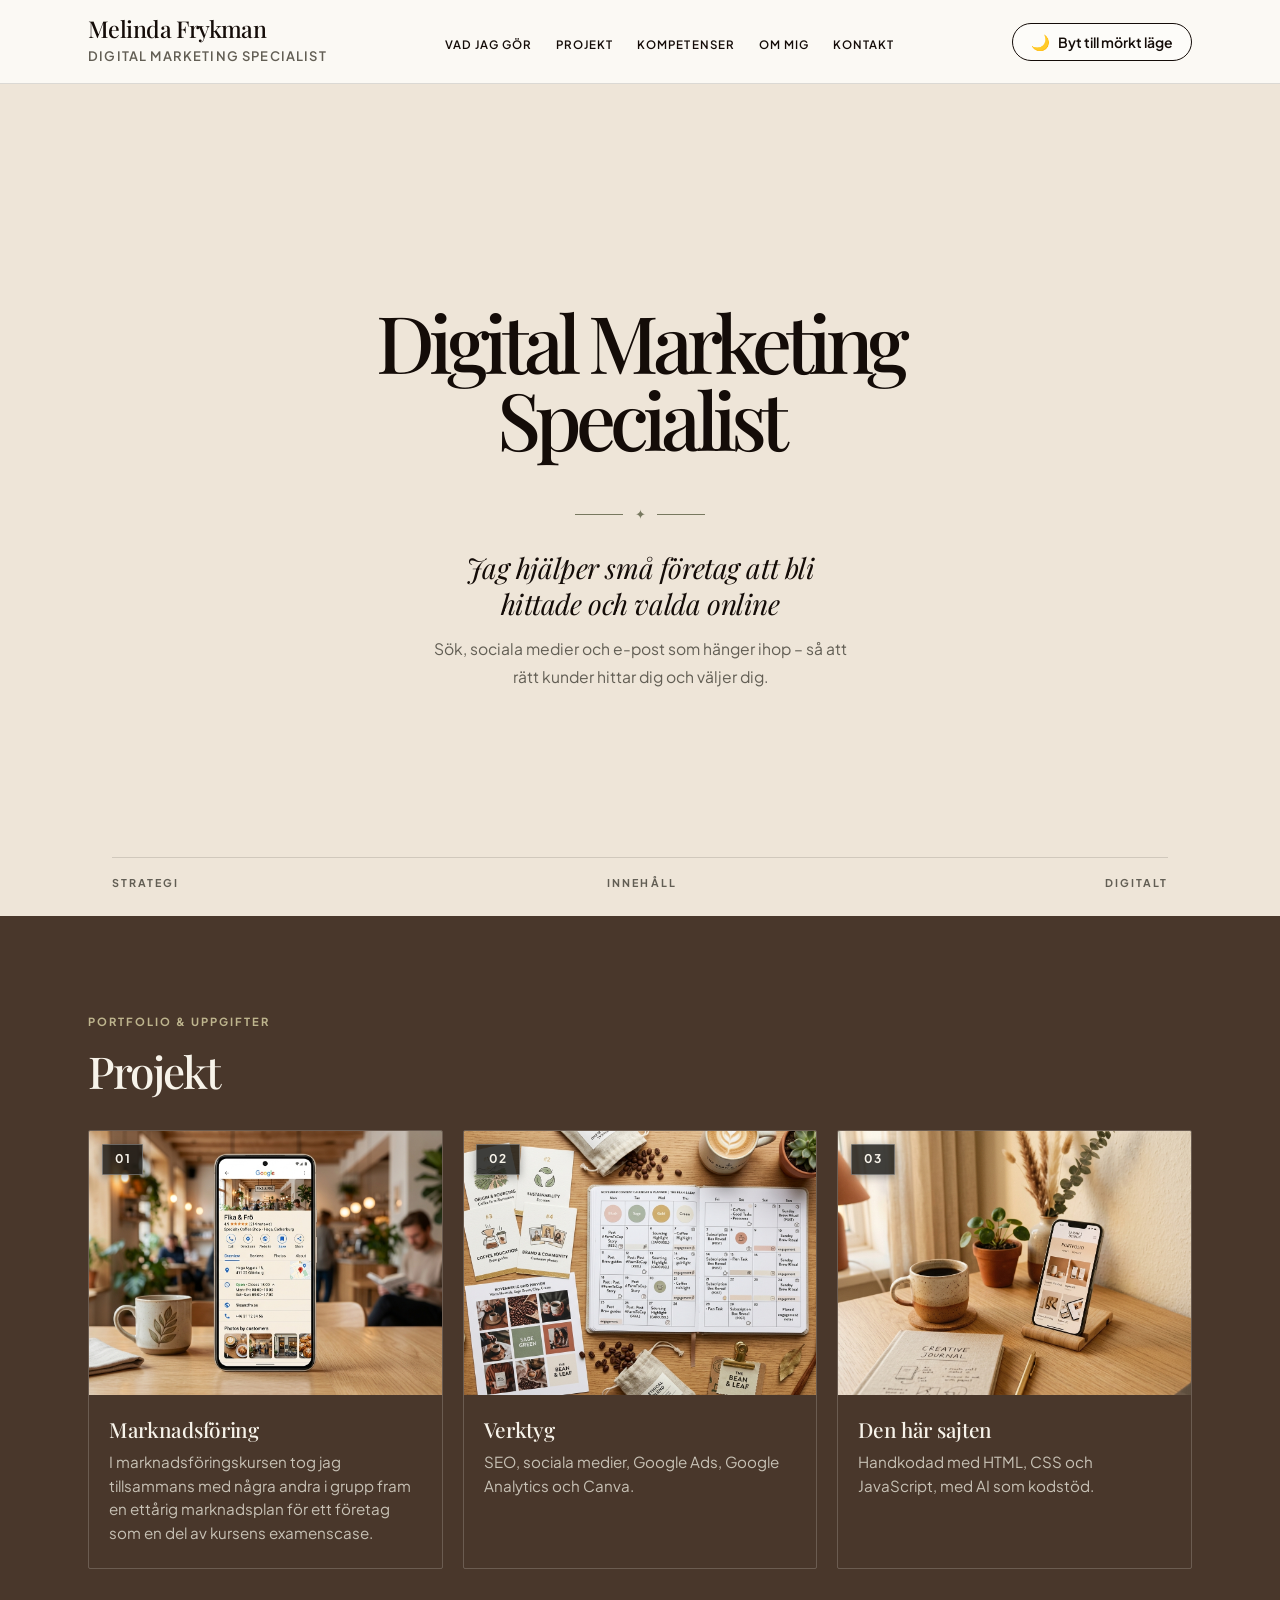
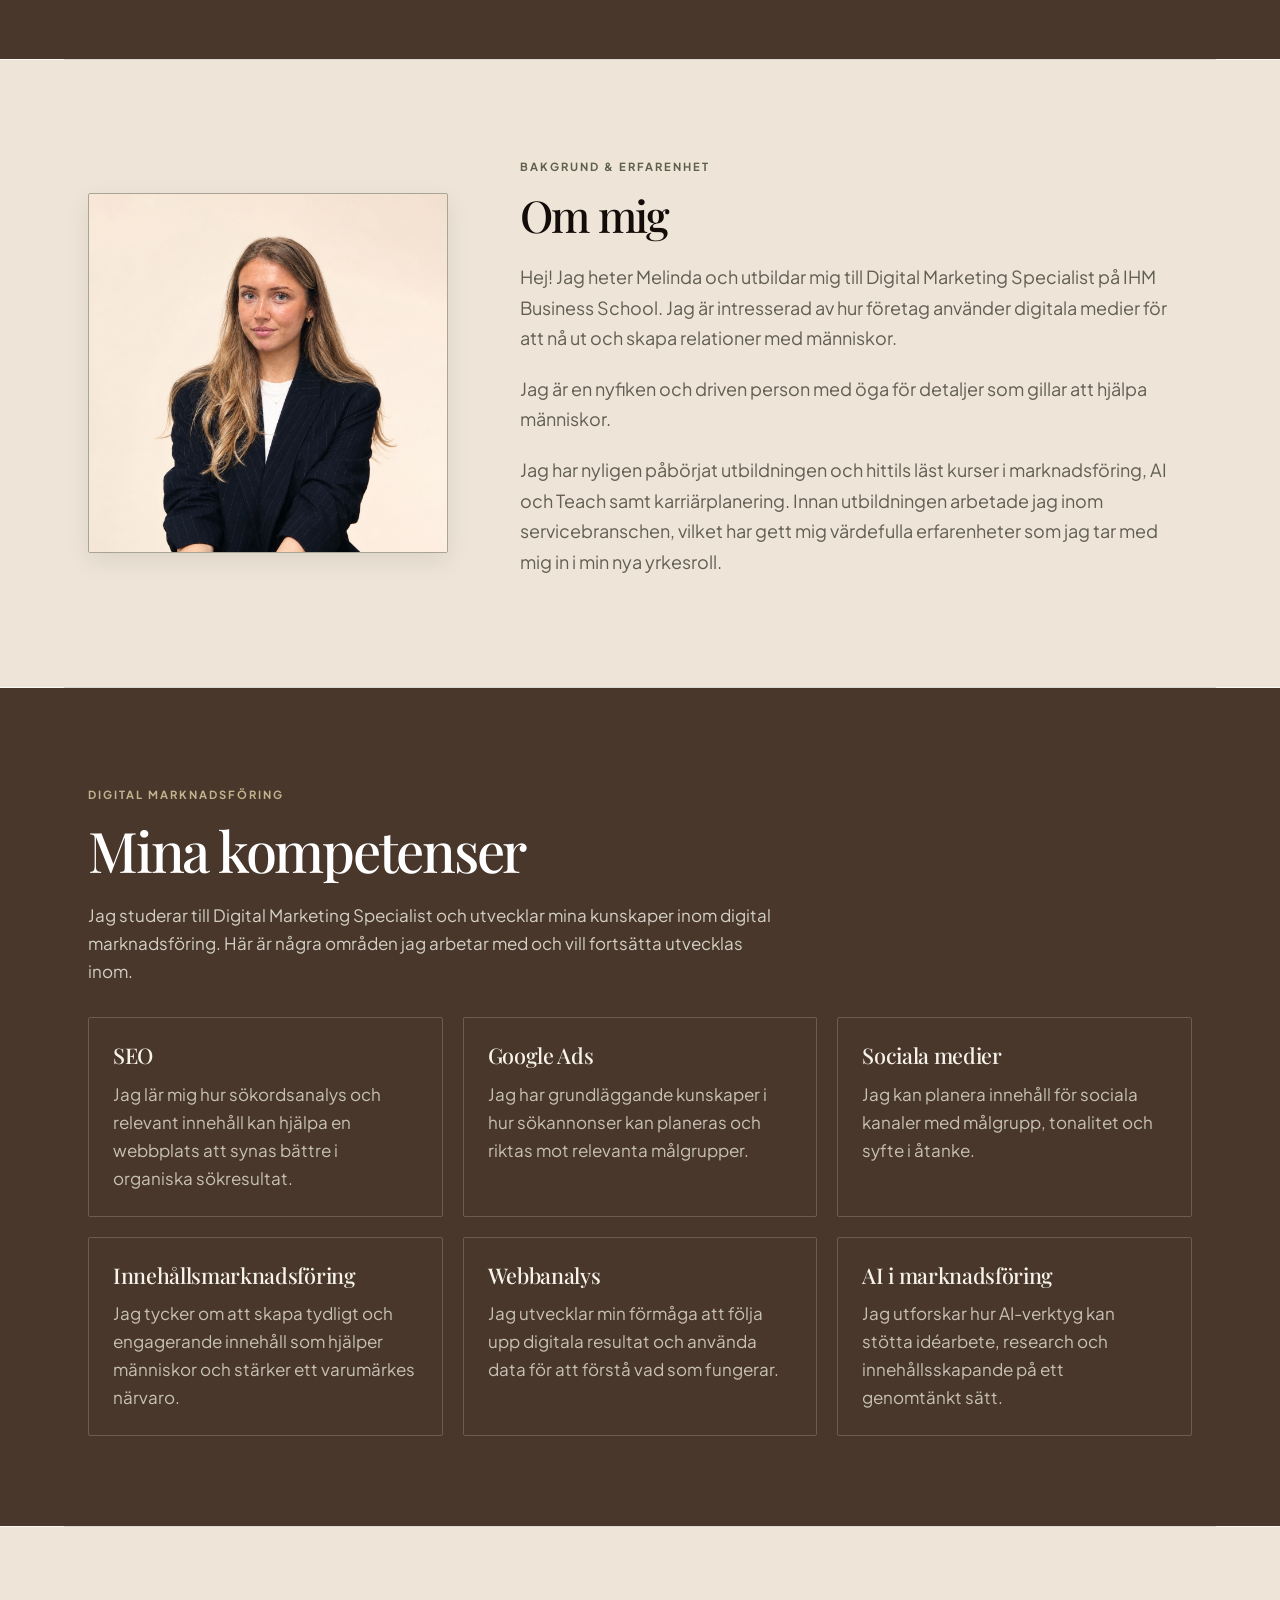
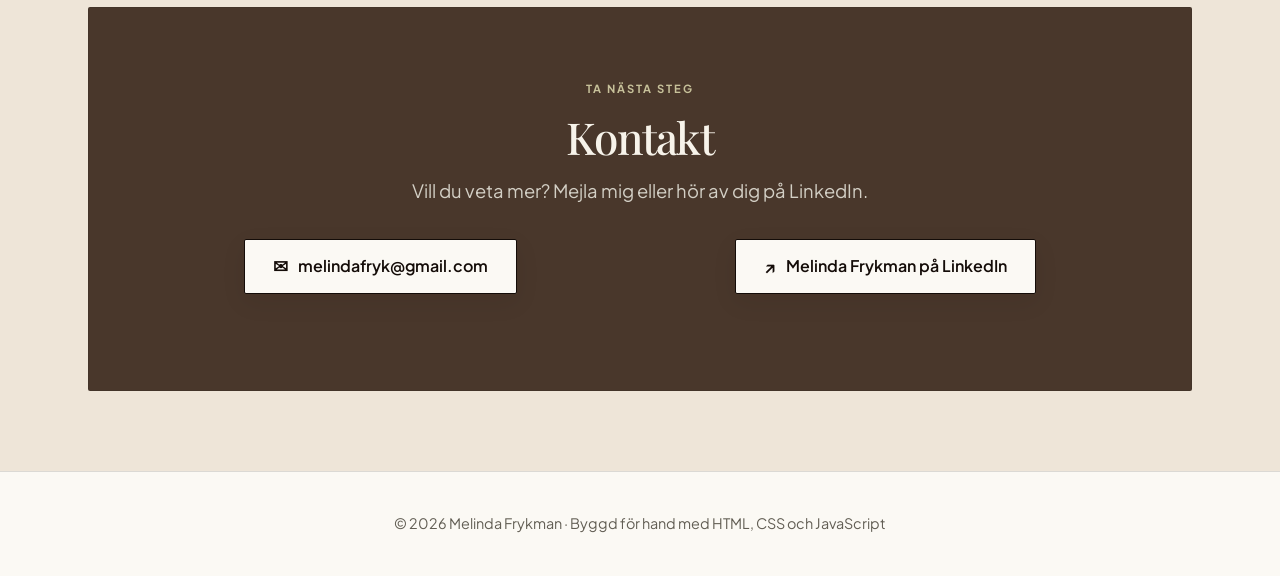
==== index.html @ 87c0827b "Fix website deployment: place files in root and update portfolio content" ====
<!DOCTYPE html>
<html lang="sv">

<head>
    <meta charset="utf-8">
    <meta name="viewport" content="width=device-width, initial-scale=1">
    <title>Melinda Frykman – Digital marknadsförare i Göteborg</title>
    <meta name="description"
        content="Melinda Frykman hjälper små företag att synas och växa digitalt med sök, sociala medier och e-post. Se projekt och ta kontakt.">

    <!-- Google Fonts: Alex Brush (svepande script), Playfair Display (tidlös lyx-serif) & Plus Jakarta Sans (ren modern sans-serif) -->
    <link rel="preconnect" href="https://fonts.googleapis.com">
    <link rel="preconnect" href="https://fonts.gstatic.com" crossorigin>
    <link
        href="https://fonts.googleapis.com/css2?family=Alex+Brush&family=Playfair+Display:ital,wght@0,400;0,500;0,600;0,700;1,400;1,600&family=Plus+Jakarta+Sans:wght@400;500;600;700&display=swap"
        rel="stylesheet">

    <link rel="stylesheet" href="style.css?v=kompetenser-20261019">
    <script defer src="script.js"></script>

    <!-- Google Tag Manager -->
    <script>(function (w, d, s, l, i) {
            w[l] = w[l] || []; w[l].push({
                'gtm.start':
                    new Date().getTime(), event: 'gtm.js'
            }); var f = d.getElementsByTagName(s)[0],
                j = d.createElement(s), dl = l != 'dataLayer' ? '&l=' + l : ''; j.async = true; j.src =
                    'https://www.googletagmanager.com/gtm.js?id=' + i + dl; f.parentNode.insertBefore(j, f);
        })(window, document, 'script', 'dataLayer', 'GTM-M6NVFM8L');</script>
    <!-- End Google Tag Manager -->
</head>

<body>
    <!-- Google Tag Manager (noscript) -->
    <noscript><iframe src="https://www.googletagmanager.com/ns.html?id=GTM-M6NVFM8L" height="0" width="0"
            style="display:none;visibility:hidden"></iframe></noscript>
    <!-- End Google Tag Manager (noscript) -->

    <!-- ====================================================================
         1. SIDHUVUD & NAVIGATION
         ==================================================================== -->
    <header class="sidhuvud">
        <div class="sidhuvud-inre">
            <div class="varumarke">
                <a href="#" class="varumarke-lank">
                    <span class="namn">Melinda Frykman</span>
                    <span class="roll">Digital Marketing Specialist</span>
                </a>
            </div>

            <nav class="huvudmeny" aria-label="Huvudmeny">
                <ul>
                    <li><a href="#tjanster">Vad jag gör</a></li>
                    <li><a href="#projekt">Projekt</a></li>
                    <li><a href="#kompetenser">Kompetenser</a></li>
                    <li><a href="#om">Om mig</a></li>
                    <li><a href="#kontakt">Kontakt</a></li>
                </ul>
            </nav>

            <div class="handlingar">
                <button id="tema" type="button" hidden>Byt till mörkt läge</button>
            </div>
        </div>
    </header>

    <main id="huvudinnehall">
        <!-- ================================================================
             2. HERO / INTRO (MINIMALISTISK LYX PÅ LJUS LINNEBAKGRUND)
             ================================================================ -->
        <section class="intro">
            <div class="hero-editorial">
                <div class="intro-innehall">
                    <div class="hero-rubrik-grupp">
                        <h1 class="hero-metall-titel">Digital Marketing Specialist</h1>
                    </div>

                    <div class="hero-delare-dekor" aria-hidden="true">
                        <span class="delare-linje"></span>
                        <span class="delare-diamant">✦</span>
                        <span class="delare-linje"></span>
                    </div>

                    <h2 class="hero-undertitel">Jag hjälper små företag att bli hittade och valda online</h2>
                    <p class="hero-ingress">Sök, sociala medier och e-post som hänger ihop – så att rätt kunder hittar dig
                        och väljer dig.</p>
                </div>

            </div>
            <div class="hero-signatur" aria-hidden="true">
                <span>Strategi</span><span>Innehåll</span><span>Digitalt</span>
            </div>
        </section>

        <!-- ================================================================
             3. PROJEKT
             ================================================================ -->
        <section id="projekt" class="sektion-projekt">
            <div class="sektion-huvud">
                <span class="sektion-etikett">Portfolio & Uppgifter</span>
                <h2>Projekt</h2>
            </div>
            <div class="rutnat rutnat-projekt">
                <article class="kort projekt-kort">
                    <div class="kort-bild-wrapper">
                        <span class="projekt-nummer" aria-hidden="true">01</span>
                        <img src="img/projekt-1.jpg" alt="Skärmbild av ett kafés Google-profil med betyg och öppettider"
                            width="600" height="400" loading="lazy">
                    </div>
                    <div class="projekt-text">
                        <h3>Marknadsföring</h3>
                        <p>I marknadsföringskursen tog jag tillsammans med några andra i grupp fram en ettårig marknadsplan för ett företag som en del av kursens examenscase.</p>
                    </div>
                </article>

                <article class="kort projekt-kort">
                    <div class="kort-bild-wrapper">
                        <span class="projekt-nummer" aria-hidden="true">02</span>
                        <img src="img/projekt-2.jpg" alt="Innehållskalender för en månad med inlägg markerade per kanal"
                            width="600" height="400" loading="lazy">
                    </div>
                    <div class="projekt-text">
                        <h3>Verktyg</h3>
                        <p>SEO, sociala medier, Google Ads, Google Analytics och Canva.</p>
                    </div>
                </article>

                <article class="kort projekt-kort">
                    <div class="kort-bild-wrapper">
                        <span class="projekt-nummer" aria-hidden="true">03</span>
                        <img src="img/projekt-3.jpg" alt="Den här webbplatsen i mobilvy" width="600" height="400"
                            loading="lazy">
                    </div>
                    <div class="projekt-text">
                        <h3>Den här sajten</h3>
                        <p>Handkodad med HTML, CSS och JavaScript, med AI som kodstöd.</p>
                    </div>
                </article>
            </div>
        </section>

        <!-- ================================================================
             4. OM MIG
             ================================================================ -->
        <section id="om" class="sektion-om">
            <div class="om-layout">
                <div class="om-bild-kolumn">
                    <div class="om-bild-ram">
                        <img src="img/profilbild.png" alt="Porträtt av Melinda Frykman" width="300" height="300" class="profilbild">
                    </div>
                </div>
                <div class="om-text-kolumn">
                    <span class="sektion-etikett">Bakgrund & erfarenhet</span>
                    <h2>Om mig</h2>
                    <p>Hej! Jag heter Melinda och utbildar mig till Digital Marketing Specialist på IHM Business School.

                        Jag är intresserad av hur företag använder digitala medier för att nå ut och skapa relationer
                        med människor.


                    </p>
                    <p> Jag är en nyfiken och driven person med öga för detaljer som gillar att hjälpa människor.</p>
                    <p>Jag har nyligen påbörjat utbildningen och hittils läst kurser i marknadsföring, AI och Teach samt
                        karriärplanering. Innan utbildningen arbetade jag inom servicebranschen, vilket har gett mig
                        värdefulla
                        erfarenheter som
                        jag tar med mig in i min nya yrkesroll.</p>
                </div>
            </div>
        </section>

        <!-- ================================================================
             KOMPETENSER
             ================================================================ -->
        <section id="kompetenser" class="sektion-kompetenser">
            <div class="sektion-huvud">
                <span class="sektion-etikett">Digital marknadsföring</span>
                <h2>Mina kompetenser</h2>
                <p class="kompetenser-ingress">Jag studerar till Digital Marketing Specialist och utvecklar mina kunskaper inom digital marknadsföring. Här är några områden jag arbetar med och vill fortsätta utvecklas inom.</p>
            </div>

            <div class="rutnat-kompetenser">
                <article class="kompetens-kort">
                    <h2>SEO</h2>
                    <p>Jag lär mig hur sökordsanalys och relevant innehåll kan hjälpa en webbplats att synas bättre i organiska sökresultat.</p>
                </article>
                <article class="kompetens-kort">
                    <h2>Google Ads</h2>
                    <p>Jag har grundläggande kunskaper i hur sökannonser kan planeras och riktas mot relevanta målgrupper.</p>
                </article>
                <article class="kompetens-kort">
                    <h2>Sociala medier</h2>
                    <p>Jag kan planera innehåll för sociala kanaler med målgrupp, tonalitet och syfte i åtanke.</p>
                </article>
                <article class="kompetens-kort">
                    <h2>Innehållsmarknadsföring</h2>
                    <p>Jag tycker om att skapa tydligt och engagerande innehåll som hjälper människor och stärker ett varumärkes närvaro.</p>
                </article>
                <article class="kompetens-kort">
                    <h2>Webbanalys</h2>
                    <p>Jag utvecklar min förmåga att följa upp digitala resultat och använda data för att förstå vad som fungerar.</p>
                </article>
                <article class="kompetens-kort">
                    <h2>AI i marknadsföring</h2>
                    <p>Jag utforskar hur AI-verktyg kan stötta idéarbete, research och innehållsskapande på ett genomtänkt sätt.</p>
                </article>
            </div>
        </section>

        <!-- ================================================================
             6. KONTAKT
             ================================================================ -->
        <section id="kontakt" class="sektion-kontakt">
            <div class="kontakt-kort">
                <span class="sektion-etikett">Ta nästa steg</span>
                <h2>Kontakt</h2>
                <p>Vill du veta mer? Mejla mig eller hör av dig på LinkedIn.</p>
                <div class="kontakt-knappar">
                    <p class="kontakt-rad">
                        <a class="kontakt-lank" href="mailto:melindafryk@gmail.com">
                            <span class="kontakt-ikon" aria-hidden="true">✉</span>
                            <span>melindafryk@gmail.com</span>
                        </a>
                    </p>
                    <p class="kontakt-rad">
                        <a class="kontakt-lank" href="https://www.linkedin.com/" target="_blank" rel="noopener">
                            <span class="kontakt-ikon" aria-hidden="true">↗</span>
                            <span>Melinda Frykman på LinkedIn</span>
                        </a>
                    </p>
                </div>
            </div>
        </section>
    </main>

    <footer class="sidfot">
        <p>© 2026 Melinda Frykman · Byggd för hand med HTML, CSS och JavaScript</p>
    </footer>
</body>

</html>
---- style.css ----
/* ==========================================================================
   1. RESET & GRUNDLÄGGANDE BOX-MODELL
   ========================================================================== */
*,
*::before,
*::after {
    box-sizing: border-box;
    margin: 0;
    padding: 0;
}

html {
    scroll-behavior: smooth;
    text-size-adjust: 100%;
    -webkit-text-size-adjust: 100%;
}

/* ==========================================================================
   2. DESIGNTOKENS (MÖRK BEIGE MED MÖRKBRUN/SVART TEXT & SVARTA DETALJER)
   ========================================================================== */
:root {
    /* Typografi */
    --font-rubrik: 'Playfair Display', Georgia, serif;
    --font-brod: 'Plus Jakarta Sans', -apple-system, BlinkMacSystemFont, 'Segoe UI', Roboto, sans-serif;

    /* Elfenben, sand och mjuk oliv från den visuella referensen */
    --yta: #FBF9F4;
    --yta-kort: #FBF9F4;
    --yta-mjuk: #E8E0D3;

    /* Ljus header och varm yta för hero */
    --brun-sidhuvud: #FBF9F4;
    --brun-header: #EEE5D8;
    --brun-kant: rgba(38, 35, 29, 0.16);

    /* Mörkbrun / svart textfärg */
    --text: #1C130E;
    /* Mycket mörk brunsvart för brödtext */
    --text-rubrik: #140C08;
    /* Djupaste mörkbrun/svart för alla rubriker */
    --text-dampad: #625E54;
    /* Varm mörkbrun för sekundärtext (hög kontrast) */

    /* Svarta lyxdetaljer */
    --svart-detalj: #140C08;
    /* Djup matt svart för accenter, ikoner, ramar */
    --svart-ljus-text: #FAF5F0;
    /* Krispig benvit text på svarta detaljer */

    --primar: #77785F;
    --primar-mork: #5F604B;
    --primar-ljus: rgba(119, 120, 95, 0.14);

    --kant: rgba(38, 35, 29, 0.15);
    --kant-stark: rgba(38, 35, 29, 0.34);
    --fokus: #77785F;

    /* Runda former och mått */
    --radie-sm: 2px;
    --radie-md: 3px;
    --radie-lg: 5px;
    --radie-full: 9999px;

    --skugga-mjuk: 0 8px 24px rgba(20, 12, 8, 0.08);
    --skugga-lyft: 0 16px 36px rgba(20, 12, 8, 0.14);

    --luft: 1rem;
    --max-bredd: 72rem;
    --omslag-overgang: background 0.3s ease, color 0.3s ease, border-color 0.3s ease;
}

/* ==========================================================================
   3. MÖRKT LÄGE
   ========================================================================== */
body.morkt {
    --yta: #1C1B18;
    --yta-kort: #24231F;
    --yta-mjuk: #302F28;

    --brun-sidhuvud: rgba(28, 27, 24, 0.96);
    --brun-header: #292821;
    --brun-kant: rgba(235, 215, 200, 0.14);

    --text: #EBE1D6;
    /* Mjuk sandbeige text i mörkt läge */
    --text-dampad: #C2BDAF;
    --text-rubrik: #FAF5F0;

    --svart-detalj: #FAF5F0;
    /* Inverteras till krispigt ljus accent i mörkt läge */
    --svart-ljus-text: #140C08;

    --kant: rgba(235, 215, 200, 0.14);
    --kant-stark: rgba(235, 215, 200, 0.30);
    --fokus: #C5B27D;

    --skugga-mjuk: 0 8px 24px rgba(0, 0, 0, 0.5);
    --skugga-lyft: 0 16px 36px rgba(0, 0, 0, 0.7);
}

/* ==========================================================================
   4. GRUNDLÄGGANDE STIL & TYPOGRAFI
   ========================================================================== */
body {
    background-color: var(--yta);
    color: var(--text);
    font-family: var(--font-brod);
    font-size: 1.0625rem;
    line-height: 1.65;
    transition: var(--omslag-overgang);
    min-height: 100vh;
}

h1,
h2,
h3 {
    font-family: var(--font-rubrik);
    color: var(--text-rubrik);
    font-weight: 700;
    line-height: 1.25;
    letter-spacing: -0.015em;
}

h1 {
    font-size: clamp(2.3rem, 6vw, 4.4rem);
}

h2 {
    font-size: clamp(1.85rem, 4vw, 2.75rem);
    margin-bottom: 1rem;
}

h3 {
    font-size: 1.35rem;
    margin-bottom: 0.5rem;
}

p {
    max-width: 65ch;
    color: var(--text-dampad);
    margin-bottom: 1rem;
}

p:last-child {
    margin-bottom: 0;
}

a {
    color: var(--text-rubrik);
    text-decoration-thickness: 1.5px;
    text-underline-offset: 4px;
    transition: color 0.2s ease, text-decoration-color 0.2s ease;
}

a:hover {
    color: var(--primar);
}

img {
    max-width: 100%;
    height: auto;
    display: block;
}

/* Tydligt tangentbordsfokus för tillgänglighet */
a:focus-visible,
button:focus-visible {
    outline: 3px solid var(--fokus);
    outline-offset: 3px;
    border-radius: var(--radie-sm);
}

/* ==========================================================================
   5. DEKORATIVA ETIKETTER & SVART BADGE
   ========================================================================== */
.sektion-etikett {
    display: inline-block;
    font-family: var(--font-brod);
    font-size: 0.8125rem;
    font-weight: 700;
    text-transform: uppercase;
    letter-spacing: 0.14em;
    color: var(--svart-detalj);
    margin-bottom: 0.75rem;
}

/* Svart lyxig badge i headern */
.intro-tag {
    display: inline-flex;
    align-items: center;
    gap: 0.5rem;
    padding: 0.45rem 1.15rem;
    background: var(--svart-detalj);
    border: 1px solid var(--svart-detalj);
    border-radius: var(--radie-full);
    font-size: 0.875rem;
    font-weight: 600;
    color: var(--svart-ljus-text);
    box-shadow: 0 4px 14px rgba(20, 12, 8, 0.2);
    margin-bottom: 1.75rem;
    transition: var(--omslag-overgang);
}

.tag-punkt {
    width: 7px;
    height: 7px;
    border-radius: 50%;
    background: #E89A80;
    display: inline-block;
    box-shadow: 0 0 0 3px rgba(232, 154, 128, 0.3);
}

/* ==========================================================================
   6. SIDHUVUD & NAVIGATION
   ========================================================================== */
.sidhuvud {
    position: sticky;
    top: 0;
    z-index: 100;
    background-color: var(--brun-sidhuvud);
    border-bottom: 1px solid var(--brun-kant);
    backdrop-filter: blur(14px);
    -webkit-backdrop-filter: blur(14px);
    transition: var(--omslag-overgang);
}

.sidhuvud-inre {
    max-width: var(--max-bredd);
    margin: 0 auto;
    padding: 1.15rem calc(var(--luft) * 1.5);
    display: flex;
    flex-direction: column;
    align-items: flex-start;
    gap: 1rem;
}

.varumarke-lank {
    text-decoration: none;
    display: flex;
    flex-direction: column;
}

.varumarke .namn {
    font-family: var(--font-rubrik);
    font-size: 1.45rem;
    font-weight: 700;
    letter-spacing: 0.02em;
    color: var(--text-rubrik);
    line-height: 1.15;
}

.varumarke .roll {
    font-family: var(--font-brod);
    font-size: 0.8125rem;
    font-weight: 600;
    letter-spacing: 0.06em;
    text-transform: uppercase;
    color: var(--text-dampad);
    margin-top: 0.2rem;
}

.huvudmeny ul {
    display: flex;
    flex-wrap: wrap;
    align-items: center;
    gap: 1.5rem;
    list-style: none;
}

.huvudmeny a {
    font-size: 0.9375rem;
    font-weight: 600;
    letter-spacing: 0.01em;
    color: var(--text-rubrik);
    text-decoration: none;
    position: relative;
    padding: 0.35rem 0;
}

.huvudmeny a::after {
    content: '';
    position: absolute;
    bottom: 0;
    left: 0;
    width: 0%;
    height: 2px;
    background: var(--svart-detalj);
    transition: width 0.25s ease;
}

.huvudmeny a:hover::after,
.huvudmeny a:focus-visible::after {
    width: 100%;
}

.huvudmeny a:hover {
    color: var(--primar);
}

/* Knapp för mörkt läge med svart detalj-kant */
#tema {
    font-family: var(--font-brod);
    font-size: 0.875rem;
    font-weight: 600;
    padding: 0.5rem 1.15rem;
    color: var(--text-rubrik);
    background: rgba(255, 255, 255, 0.45);
    border: 1.5px solid var(--svart-detalj);
    border-radius: var(--radie-full);
    cursor: pointer;
    display: inline-flex;
    align-items: center;
    gap: 0.45rem;
    transition: all 0.2s ease;
}

body.morkt #tema {
    background: rgba(255, 255, 255, 0.08);
}

#tema::before {
    content: "🌙";
    font-size: 0.95rem;
}

body.morkt #tema::before {
    content: "☀️";
}

#tema:hover {
    background: var(--svart-detalj);
    color: var(--svart-ljus-text);
}

/* ==========================================================================
   7. HERO / INTRO
   ========================================================================== */
.intro {
    padding: calc(var(--luft) * 5.5) 0 calc(var(--luft) * 5);
    background-color: var(--brun-header);
    background-image:
        radial-gradient(ellipse at 80% 10%, rgba(255, 255, 255, 0.3) 0%, transparent 60%),
        radial-gradient(ellipse at 15% 85%, rgba(150, 120, 100, 0.15) 0%, transparent 55%),
        repeating-linear-gradient(0deg, rgba(20, 12, 8, 0.02) 0px, rgba(20, 12, 8, 0.02) 1px, transparent 1px, transparent 4px);
    border-bottom: 1px solid var(--brun-kant);
    text-align: center;
    transition: var(--omslag-overgang);
}

body.morkt .intro {
    background-image:
        radial-gradient(ellipse at 80% 10%, rgba(200, 109, 81, 0.12) 0%, transparent 60%),
        radial-gradient(ellipse at 15% 85%, rgba(30, 20, 15, 0.5) 0%, transparent 55%);
}

.intro-innehall {
    max-width: 58rem;
    margin: 0 auto;
    padding: 0 calc(var(--luft) * 1.5);
    display: flex;
    flex-direction: column;
    align-items: center;
}

.hero-titel {
    font-family: var(--font-rubrik);
    font-size: clamp(2.3rem, 6vw, 4.4rem);
    font-weight: 700;
    line-height: 1.15;
    letter-spacing: -0.015em;
    color: var(--text-rubrik);
    margin: 0 0 1.5rem 0;
    text-align: center;
    max-width: 22ch;
}

.hero-ingress {
    font-size: clamp(1.125rem, 1.9vw, 1.3rem);
    line-height: 1.65;
    color: var(--text-dampad);
    max-width: 48ch;
    margin: 0 auto;
    text-align: center;
}

/* ==========================================================================
   8. VAD JAG GÖR & OM MIG
   ========================================================================== */
main {
    max-width: var(--max-bredd);
    margin: 0 auto;
    padding: 0;
}

section {
    padding: calc(var(--luft) * 5) calc(var(--luft) * 1.5);
    border-bottom: 1px solid var(--kant);
}

section:last-of-type {
    border-bottom: none;
}

.sektion-huvud {
    margin-bottom: 2.5rem;
}

.om-layout {
    display: grid;
    grid-template-columns: 1fr;
    gap: 2.5rem;
    align-items: center;
    max-width: var(--max-bredd);
    margin: 0 auto;
}

.om-bild-kolumn {
    display: flex;
    justify-content: center;
}

/* Svart lyxig bildram för profilbilden */
.om-bild-ram {
    position: relative;
    max-width: 320px;
    width: 100%;
    aspect-ratio: 1 / 1;
    border-radius: var(--radie-lg);
    overflow: hidden;
    box-shadow: 0 16px 40px rgba(20, 12, 8, 0.22);
    border: 3px solid var(--svart-detalj);
}

.profilbild {
    width: 100%;
    height: 100%;
    object-fit: cover;
    object-position: center 20%;
    transition: transform 0.4s ease;
}

.om-bild-ram:hover .profilbild {
    transform: scale(1.03);
}

.om-text-kolumn h2 {
    margin-bottom: 1.25rem;
}

.om-text-kolumn p {
    font-size: 1.125rem;
    line-height: 1.7;
    margin-bottom: 1.25rem;
}

/* ==========================================================================
   9. KORT & RUTNÄT (TJÄNSTER & PROJEKT)
   ========================================================================== */
.rutnat {
    display: grid;
    grid-template-columns: repeat(auto-fit, minmax(280px, 1fr));
    gap: 1.75rem;
    list-style: none;
    padding: 0;
    max-width: var(--max-bredd);
    margin: 0 auto;
}

.kort {
    background: var(--yta-kort);
    border: 1px solid var(--kant);
    border-radius: var(--radie-md);
    box-shadow: var(--skugga-mjuk);
    transition: transform 0.3s cubic-bezier(0.16, 1, 0.3, 1), box-shadow 0.3s cubic-bezier(0.16, 1, 0.3, 1), border-color 0.3s ease;
}

.kort:hover {
    transform: translateY(-5px);
    box-shadow: var(--skugga-lyft);
    border-color: var(--svart-detalj);
}

/* Tjänstekort med svarta ikoner */
.tjanst-kort {
    padding: 2rem 1.75rem;
    display: flex;
    flex-direction: column;
}

.kort-ikon {
    width: 48px;
    height: 48px;
    border-radius: var(--radie-sm);
    background: var(--svart-detalj);
    color: var(--svart-ljus-text);
    display: inline-flex;
    align-items: center;
    justify-content: center;
    margin-bottom: 1.25rem;
    box-shadow: 0 4px 12px rgba(20, 12, 8, 0.2);
    transition: transform 0.25s ease;
}

.tjanst-kort:hover .kort-ikon {
    transform: scale(1.1);
}

.tjanst-kort h3 {
    font-size: 1.35rem;
    margin-bottom: 0.6rem;
}

.tjanst-kort p {
    font-size: 1rem;
    line-height: 1.6;
    color: var(--text-dampad);
}

/* Projektkort */
.projekt-kort {
    overflow: hidden;
    display: flex;
    flex-direction: column;
}

.kort-bild-wrapper {
    position: relative;
    width: 100%;
    aspect-ratio: 16 / 10;
    overflow: hidden;
    background: var(--yta-mjuk);
}

.kort-bild-wrapper img {
    width: 100%;
    height: 100%;
    object-fit: cover;
    transition: transform 0.5s ease;
}

.projekt-kort:hover .kort-bild-wrapper img {
    transform: scale(1.05);
}

/* Svart nummerbricka på projekt */
.projekt-nummer {
    position: absolute;
    top: 12px;
    left: 12px;
    padding: 0.3rem 0.75rem;
    background: var(--svart-detalj);
    color: var(--svart-ljus-text);
    font-family: var(--font-brod);
    font-size: 0.75rem;
    font-weight: 700;
    letter-spacing: 0.06em;
    border-radius: var(--radie-full);
    box-shadow: 0 2px 8px rgba(0, 0, 0, 0.35);
}

.projekt-text {
    padding: 1.5rem 1.5rem 1.75rem;
    display: flex;
    flex-direction: column;
    flex-grow: 1;
}

.projekt-text h3 {
    font-size: 1.25rem;
    margin-bottom: 0.5rem;
}

.projekt-text p {
    font-size: 0.95rem;
    line-height: 1.55;
    color: var(--text-dampad);
}

/* ==========================================================================
   10. KONTAKT (MED SVARTA KNAPPDETALJER)
   ========================================================================== */
.sektion-kontakt {
    padding: calc(var(--luft) * 5) calc(var(--luft) * 1.5);
}

.kontakt-kort {
    background: var(--yta-mjuk);
    border: 1.5px solid var(--kant);
    border-radius: var(--radie-lg);
    padding: clamp(2rem, 5vw, 4rem) clamp(1.5rem, 5vw, 3.5rem);
    box-shadow: var(--skugga-mjuk);
    text-align: center;
    max-width: var(--max-bredd);
    margin: 0 auto;
}

.kontakt-kort h2 {
    margin-bottom: 0.75rem;
}

.kontakt-kort p {
    font-size: 1.15rem;
    margin: 0 auto 2rem;
}

.kontakt-knappar {
    display: flex;
    flex-direction: column;
    align-items: center;
    gap: 1.25rem;
}

.kontakt-rad {
    margin: 0;
}

/* Kontaktknappar med svart ram och svart hover */
.kontakt-lank {
    display: inline-flex;
    align-items: center;
    gap: 0.65rem;
    padding: 0.85rem 1.75rem;
    background: var(--yta-kort);
    color: var(--text-rubrik);
    border: 1.5px solid var(--svart-detalj);
    border-radius: var(--radie-full);
    font-weight: 600;
    font-size: 1rem;
    text-decoration: none;
    box-shadow: var(--skugga-mjuk);
    transition: all 0.25s ease;
}

.kontakt-lank:hover {
    background: var(--svart-detalj);
    color: var(--svart-ljus-text);
    transform: translateY(-2px);
    box-shadow: 0 8px 24px rgba(20, 12, 8, 0.25);
}

.kontakt-ikon {
    font-size: 1.1rem;
    line-height: 1;
}

/* ==========================================================================
   11. SIDFOT
   ========================================================================== */
.sidfot {
    padding: calc(var(--luft) * 2.5) calc(var(--luft) * 1.5);
    text-align: center;
    background: var(--yta-mjuk);
    border-top: 1.5px solid var(--kant);
    transition: var(--omslag-overgang);
}

.sidfot p {
    margin: 0 auto;
    font-size: 0.9rem;
    color: var(--text-dampad);
}

/* ==========================================================================
   12. RESPONSIVITET (SKÄRMAR ÖVER 48rem / 768px & 64rem / 1024px)
   ========================================================================== */
@media (min-width: 48rem) {
    .sidhuvud-inre {
        flex-direction: row;
        justify-content: space-between;
        align-items: center;
        padding: 1.25rem calc(var(--luft) * 1.5);
    }

    .om-layout {
        grid-template-columns: 320px 1fr;
        gap: 3.5rem;
    }

    .kontakt-knappar {
        flex-direction: row;
        justify-content: center;
    }
}

@media (min-width: 64rem) {
    .om-layout {
        grid-template-columns: 360px 1fr;
        gap: 4.5rem;
    }

    .om-bild-ram {
        max-width: 360px;
    }
}

/* ==========================================================================
   13. EDITORIAL PORTFOLIO – ELfenben, svart och oliv
   ========================================================================== */
body {
    background: var(--yta);
    color: var(--text);
}

.sidhuvud {
    border-bottom-color: var(--kant);
    backdrop-filter: blur(18px);
    -webkit-backdrop-filter: blur(18px);
}

.sidhuvud-inre {
    padding-top: 1rem;
    padding-bottom: 1rem;
}

.varumarke .namn {
    font-weight: 500;
    letter-spacing: -0.025em;
}

.varumarke .roll,
.huvudmeny a {
    letter-spacing: 0.09em;
}

.huvudmeny a {
    text-transform: uppercase;
    font-size: 0.72rem;
}

.intro {
    position: relative;
    isolation: isolate;
    padding: clamp(2.75rem, 6vw, 5rem) clamp(1.25rem, 4vw, 3rem) 1.5rem;
    background: transparent;
    border-bottom: 0;
    text-align: left;
}

.intro::before {
    position: absolute;
    z-index: -1;
    inset: 0 auto 0 50%;
    width: 100vw;
    background: var(--brun-header);
    content: "";
    transform: translateX(-50%);
}

.hero-editorial {
    position: relative;
    isolation: isolate;
    display: grid;
    grid-template-columns: minmax(0, 1fr);
    align-items: center;
    gap: 0;
    max-width: var(--max-bredd);
    min-height: clamp(32rem, 55vw, 42rem);
    margin: 0 auto;
}

.intro-innehall {
    width: 100%;
    max-width: 54rem;
    margin: 0 auto;
    padding: 0;
    align-items: center;
    text-align: center;
}

.intro-tag {
    margin-bottom: clamp(1.5rem, 3vw, 2.5rem);
    padding: 0;
    border: 0;
    border-radius: 0;
    background: transparent;
    box-shadow: none;
    color: var(--primar-mork);
    font-size: 0.72rem;
    font-weight: 700;
    letter-spacing: 0.18em;
    line-height: 1.5;
    text-transform: uppercase;
}

.hero-metall-titel {
    max-width: 12ch;
    margin: 0 auto 1.25rem;
    color: var(--text-rubrik);
    font-family: var(--font-rubrik);
    font-size: clamp(3.25rem, 6.2vw, 6.5rem);
    font-weight: 500;
    letter-spacing: -0.075em;
    line-height: 0.98;
    text-align: center;
    text-wrap: balance;
}

.hero-delare-dekor {
    display: flex;
    align-items: center;
    justify-content: center;
    gap: 0.7rem;
    width: min(14rem, 70%);
    margin: 1.6rem auto;
    color: var(--primar);
}

.delare-linje {
    width: 3rem;
    height: 1px;
    background: var(--primar);
}

.delare-diamant {
    font-size: 0.8rem;
}

.hero-undertitel {
    max-width: 24ch;
    margin: 0 auto 0.9rem;
    color: var(--text-rubrik);
    font-size: clamp(1.4rem, 2.2vw, 2rem);
    font-style: italic;
    font-weight: 400;
    line-height: 1.25;
}

.hero-ingress {
    max-width: 38ch;
    margin: 0 auto;
    color: var(--text-dampad);
    font-size: 0.98rem;
    line-height: 1.8;
    text-align: center;
}

.hero-signatur {
    display: flex;
    justify-content: space-between;
    gap: 1rem;
    max-width: var(--max-bredd);
    margin: 1.5rem auto 0;
    padding-top: 1rem;
    border-top: 1px solid var(--kant);
    color: var(--text-dampad);
    font-size: 0.67rem;
    font-weight: 700;
    letter-spacing: 0.19em;
    text-transform: uppercase;
}

section {
    padding-top: clamp(3.5rem, 7vw, 6rem);
    padding-bottom: clamp(3.5rem, 7vw, 6rem);
}

.sektion-huvud {
    margin-bottom: 2rem;
}

.sektion-etikett {
    color: var(--primar-mork);
    font-size: 0.7rem;
    letter-spacing: 0.18em;
}

.sektion-huvud h2,
.om-text-kolumn h2,
.kontakt-kort h2 {
    font-weight: 500;
    letter-spacing: -0.04em;
}

.sektion-projekt {
    position: relative;
    z-index: 0;
    isolation: isolate;
    color: #F3F0E8;
}

.sektion-projekt::before {
    position: absolute;
    z-index: -1;
    inset: 0 auto 0 50%;
    width: 100vw;
    background: #49372B;
    content: "";
    transform: translateX(-50%);
}

.sektion-projekt .sektion-etikett {
    color: #BEB58E;
}

.sektion-projekt .sektion-huvud h2 {
    color: #F7F3EA;
}

.rutnat-projekt {
    grid-template-columns: repeat(auto-fit, minmax(min(100%, 17rem), 1fr));
    gap: 1.25rem;
}

.projekt-kort {
    border: 1px solid rgba(243, 240, 232, 0.2);
    border-radius: 2px;
    background: transparent;
    box-shadow: none;
}

.projekt-kort:hover {
    border-color: #BEB58E;
    box-shadow: 0 14px 30px rgba(0, 0, 0, 0.2);
}

.kort-bild-wrapper {
    aspect-ratio: 4 / 3;
    background: #302F29;
}

.projekt-nummer {
    top: 0.8rem;
    left: 0.8rem;
    border: 1px solid rgba(255, 255, 255, 0.3);
    border-radius: 1px;
    background: rgba(24, 24, 21, 0.82);
    color: #F7F3EA;
}

.projekt-text {
    padding: 1.3rem 1.25rem 1.5rem;
}

.projekt-text h3 {
    color: #F7F3EA;
    font-size: 1.3rem;
    font-weight: 500;
}

.projekt-text p {
    color: #C7C1B5;
}

.om-bild-ram {
    border: 1px solid var(--kant-stark);
    border-radius: 2px;
    box-shadow: var(--skugga-mjuk);
}

.sektion-om {
    position: relative;
    isolation: isolate;
}

.sektion-om::before {
    position: absolute;
    z-index: -1;
    inset: 0 auto 0 50%;
    width: 100vw;
    background: var(--brun-header);
    content: "";
    transform: translateX(-50%);
}

.sektion-kontakt {
    position: relative;
    isolation: isolate;
}

.sektion-kontakt::before {
    position: absolute;
    z-index: -1;
    inset: 0 auto 0 50%;
    width: 100vw;
    background: var(--brun-header);
    content: "";
    transform: translateX(-50%);
}

.kontakt-kort {
    border: 1px solid var(--kant);
    border-radius: 2px;
    background: #49372B;
    box-shadow: none;
}

.kontakt-kort .sektion-etikett {
    color: #C7C19A;
}

.kontakt-kort h2 {
    color: #F7F3EA;
}

.kontakt-kort p {
    color: #D3CFC5;
}

.kontakt-lank {
    border-color: var(--text-rubrik);
    border-radius: 2px;
}

.sidfot {
    background: var(--yta);
    border-top-color: var(--kant);
}

body.morkt .sektion-projekt::before {
    background: #49372B;
}

body.morkt .sektion-projekt .sektion-huvud h2,
body.morkt .projekt-text h3 {
    color: #F7F3EA;
}

/* Kompetenssida */
.sektion-kompetenser {
    position: relative;
    z-index: 0;
    isolation: isolate;
    color: #F3F0E8;
    min-height: 68vh;
}

.sektion-kompetenser::before {
    position: absolute;
    z-index: -1;
    inset: 0 auto 0 50%;
    width: 100vw;
    background: #49372B;
    content: "";
    transform: translateX(-50%);
}

.sektion-kompetenser .sektion-etikett {
    color: #BEB58E;
}

.sektion-kompetenser .sektion-huvud h1,
.sektion-kompetenser .sektion-huvud h2 {
    color: #F7F3EA;
    font-size: clamp(2.2rem, 5vw, 3.5rem);
    font-weight: 500;
    letter-spacing: -0.04em;
    margin-bottom: 1rem;
}

#kompetenser .sektion-huvud > h2 {
    color: #FFFFFF;
}

.kompetenser-ingress {
    color: #D3CFC5;
    max-width: 58ch;
    margin-bottom: 2.5rem;
}

.rutnat-kompetenser {
    display: grid;
    grid-template-columns: repeat(auto-fit, minmax(min(100%, 17rem), 1fr));
    gap: 1.25rem;
}

.kompetens-kort {
    padding: 1.5rem;
    border: 1px solid rgba(243, 240, 232, 0.2);
    border-radius: 2px;
    background: transparent;
    transition: border-color 0.2s ease, transform 0.2s ease;
}

.kompetens-kort:hover {
    border-color: #BEB58E;
    transform: translateY(-3px);
}

.kompetens-kort h2 {
    color: #F7F3EA;
    font-size: 1.35rem;
    font-weight: 500;
    margin-bottom: 0.65rem;
}

.kompetens-kort p {
    color: #C7C1B5;
    margin-bottom: 0;
}

@media (max-width: 48rem) {
    .hero-editorial {
        min-height: 0;
        padding: 3rem 0 2rem;
    }

    .hero-signatur {
        font-size: 0.58rem;
        letter-spacing: 0.12em;
    }

}
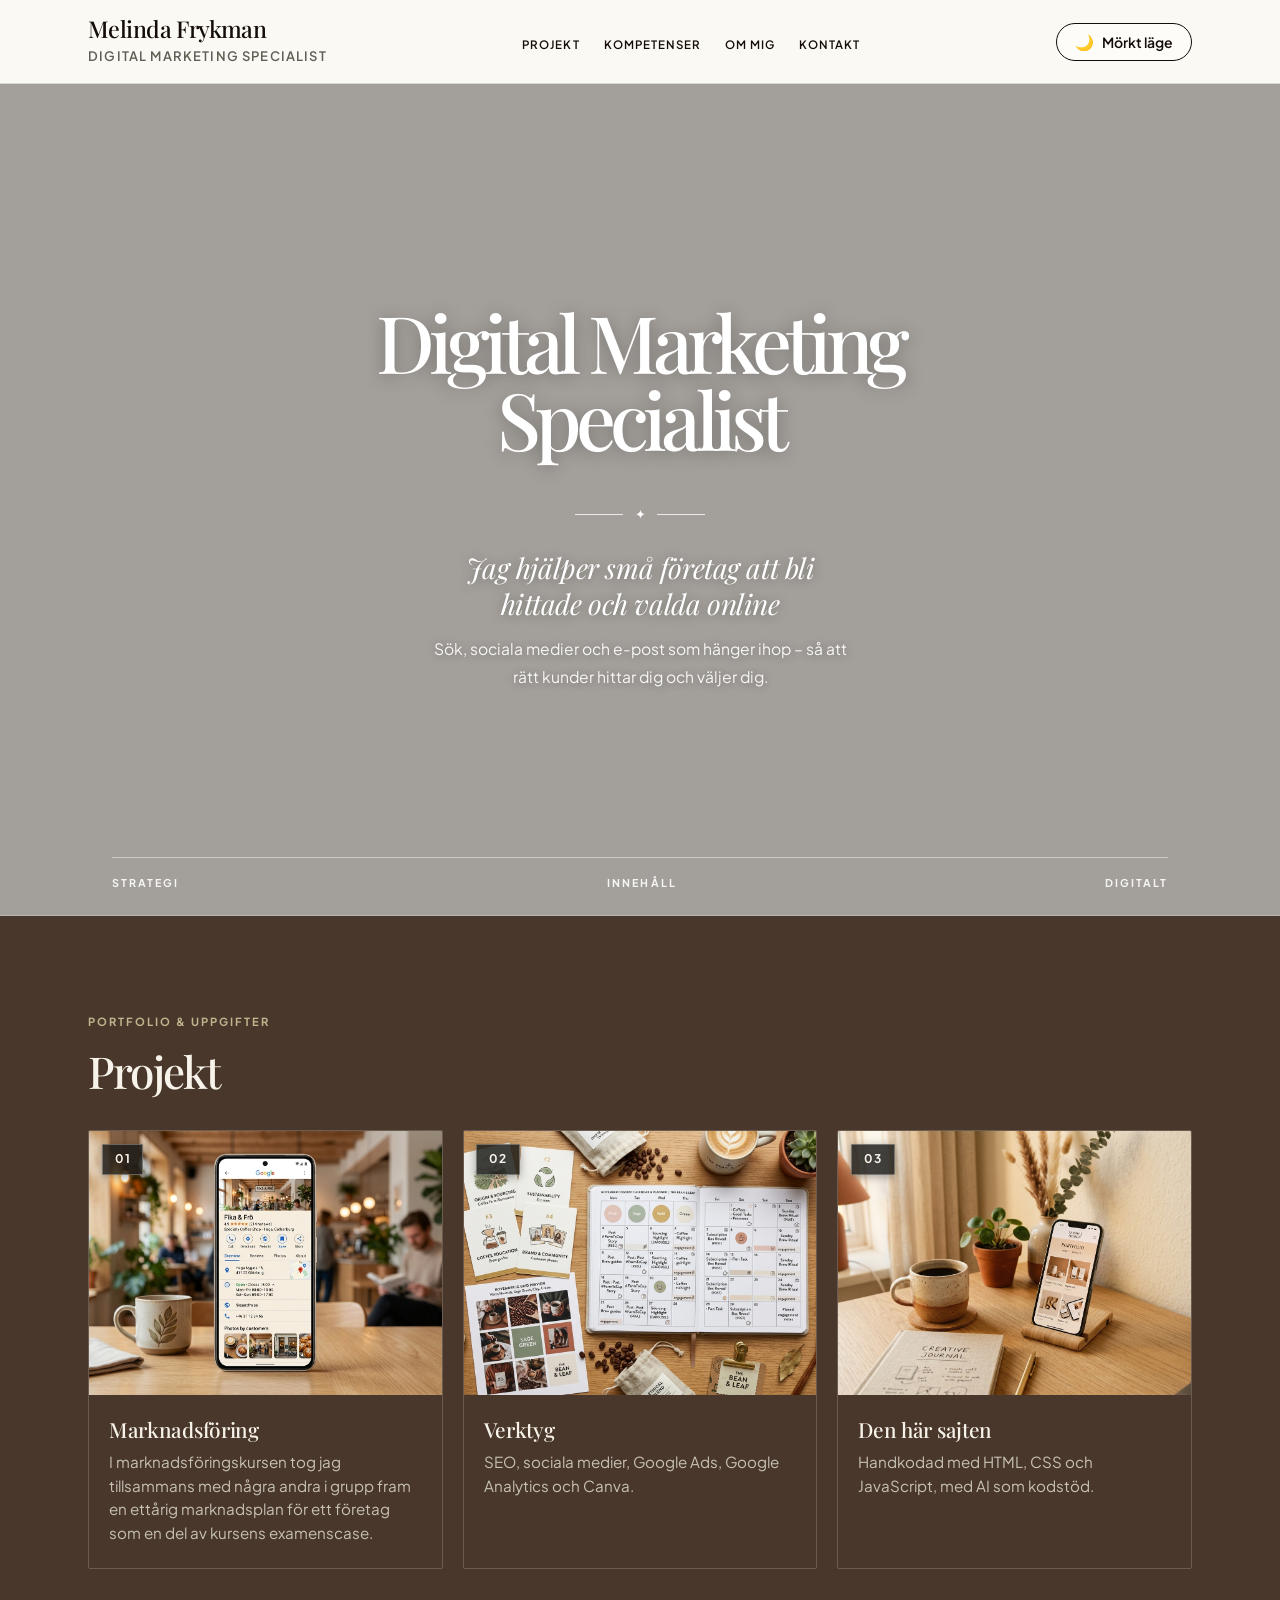
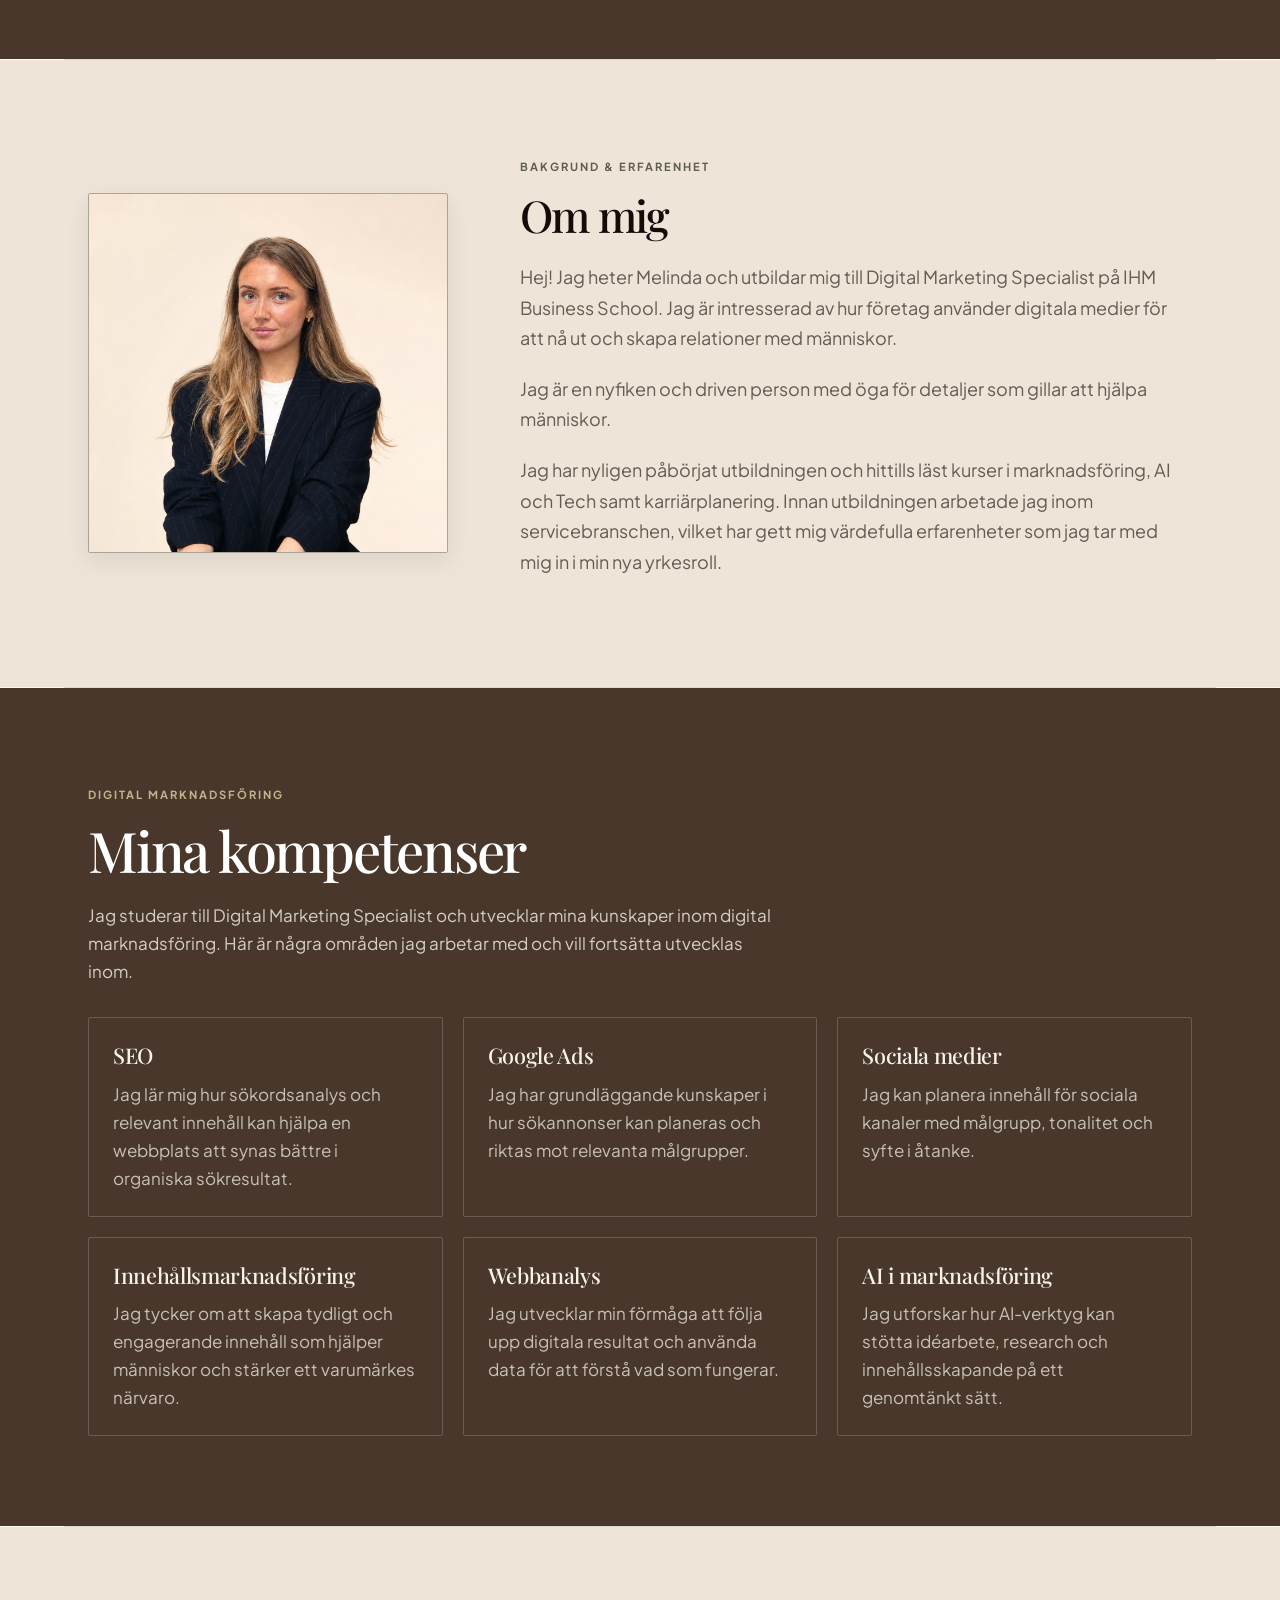
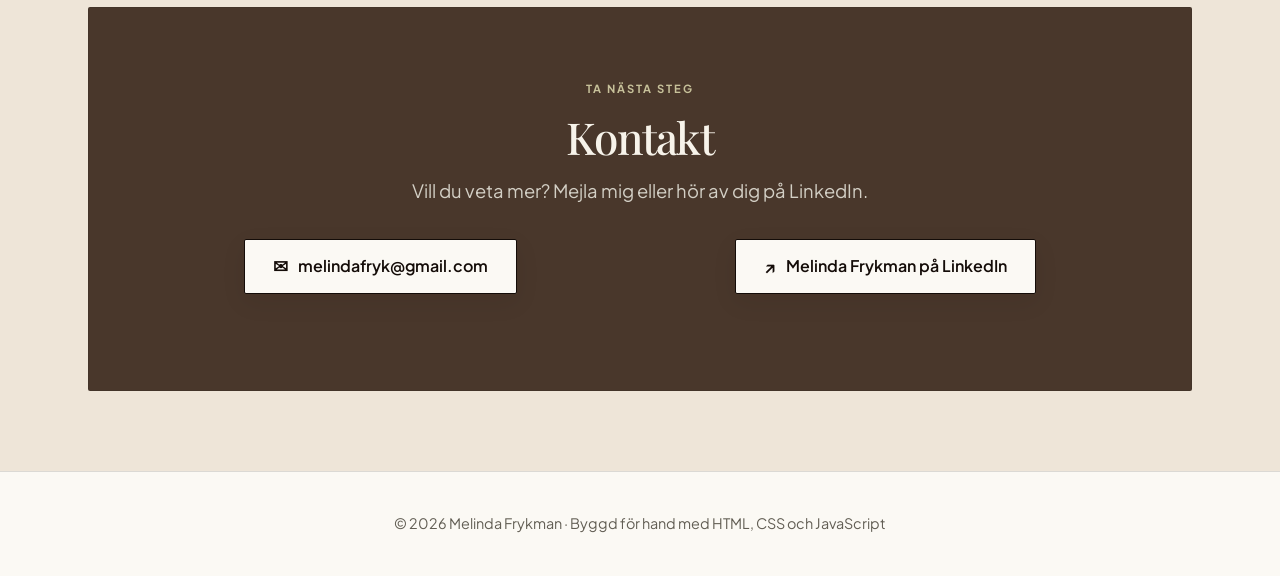
==== commit ae1c6e20: "Mobilanpassning av webbplats: responsiv layout, mobilmeny och fixad typografi" ====
--- a/index.html
+++ b/index.html
@@ -15,8 +15,8 @@
         href="https://fonts.googleapis.com/css2?family=Alex+Brush&family=Playfair+Display:ital,wght@0,400;0,500;0,600;0,700;1,400;1,600&family=Plus+Jakarta+Sans:wght@400;500;600;700&display=swap"
         rel="stylesheet">
 
-    <link rel="stylesheet" href="style.css?v=kompetenser-20261019">
-    <script defer src="script.js"></script>
+    <link rel="stylesheet" href="style.css?v=mobil-20261022">
+    <script defer src="script.js?v=mobil-20261022"></script>
 
     <!-- Google Tag Manager -->
     <script>(function (w, d, s, l, i) {
@@ -48,9 +48,8 @@
                 </a>
             </div>
 
-            <nav class="huvudmeny" aria-label="Huvudmeny">
+            <nav class="huvudmeny" id="huvudmeny" aria-label="Huvudmeny">
                 <ul>
-                    <li><a href="#tjanster">Vad jag gör</a></li>
                     <li><a href="#projekt">Projekt</a></li>
                     <li><a href="#kompetenser">Kompetenser</a></li>
                     <li><a href="#om">Om mig</a></li>
@@ -60,6 +59,13 @@
 
             <div class="handlingar">
                 <button id="tema" type="button" hidden>Byt till mörkt läge</button>
+                <button id="meny-knapp" class="meny-knapp" type="button" aria-expanded="false" aria-controls="huvudmeny" aria-label="Öppna meny">
+                    <span class="meny-ikon" aria-hidden="true">
+                        <span class="meny-linje"></span>
+                        <span class="meny-linje"></span>
+                        <span class="meny-linje"></span>
+                    </span>
+                </button>
             </div>
         </div>
     </header>
@@ -160,7 +166,7 @@
 
                     </p>
                     <p> Jag är en nyfiken och driven person med öga för detaljer som gillar att hjälpa människor.</p>
-                    <p>Jag har nyligen påbörjat utbildningen och hittils läst kurser i marknadsföring, AI och Teach samt
+                    <p>Jag har nyligen påbörjat utbildningen och hittills läst kurser i marknadsföring, AI och Tech samt
                         karriärplanering. Innan utbildningen arbetade jag inom servicebranschen, vilket har gett mig
                         värdefulla
                         erfarenheter som
--- a/style.css
+++ b/style.css
@@ -11,8 +11,16 @@
 
 html {
     scroll-behavior: smooth;
+    scroll-padding-top: 4.5rem;
     text-size-adjust: 100%;
     -webkit-text-size-adjust: 100%;
+}
+
+html,
+body {
+    overflow-x: hidden;
+    width: 100%;
+    max-width: 100%;
 }
 
 /* ==========================================================================
@@ -332,6 +340,70 @@
     color: var(--svart-ljus-text);
 }
 
+/* Hamburgermeny-knapp för mobilvy */
+.meny-knapp {
+    display: none;
+    width: 44px;
+    height: 44px;
+    background: transparent;
+    border: 1.5px solid var(--kant-stark);
+    border-radius: var(--radie-sm);
+    cursor: pointer;
+    padding: 0;
+    align-items: center;
+    justify-content: center;
+    transition: all 0.2s ease;
+}
+
+.meny-knapp:hover,
+.meny-knapp:focus-visible {
+    border-color: var(--svart-detalj);
+    background: rgba(0, 0, 0, 0.04);
+}
+
+body.morkt .meny-knapp:hover,
+body.morkt .meny-knapp:focus-visible {
+    background: rgba(255, 255, 255, 0.08);
+}
+
+.meny-ikon {
+    display: flex;
+    flex-direction: column;
+    justify-content: space-between;
+    width: 20px;
+    height: 14px;
+    pointer-events: none;
+}
+
+.meny-linje {
+    display: block;
+    width: 100%;
+    height: 2px;
+    background-color: var(--text-rubrik);
+    border-radius: 2px;
+    transition: transform 0.25s ease, opacity 0.2s ease;
+    transform-origin: center;
+}
+
+.meny-knapp[aria-expanded="true"] .meny-linje:nth-child(1) {
+    transform: translateY(6px) rotate(45deg);
+}
+
+.meny-knapp[aria-expanded="true"] .meny-linje:nth-child(2) {
+    opacity: 0;
+    transform: scaleX(0);
+}
+
+.meny-knapp[aria-expanded="true"] .meny-linje:nth-child(3) {
+    transform: translateY(-6px) rotate(-45deg);
+}
+
+.handlingar {
+    display: inline-flex;
+    align-items: center;
+    gap: 0.65rem;
+}
+
 /* ==========================================================================
    7. HERO / INTRO
    ========================================================================== */
@@ -741,7 +813,9 @@
     z-index: -1;
     inset: 0 auto 0 50%;
     width: 100vw;
-    background: var(--brun-header);
+    background-image: linear-gradient(rgba(20, 12, 8, 0.38), rgba(20, 12, 8, 0.38)), url("header bild.png");
+    background-position: center 42%;
+    background-size: cover;
     content: "";
     transform: translateX(-50%);
 }
@@ -785,7 +859,8 @@
 .hero-metall-titel {
     max-width: 12ch;
     margin: 0 auto 1.25rem;
-    color: var(--text-rubrik);
+    color: #fff;
+    text-shadow: 0 2px 18px rgba(0, 0, 0, 0.28);
     font-family: var(--font-rubrik);
     font-size: clamp(3.25rem, 6.2vw, 6.5rem);
     font-weight: 500;
@@ -802,13 +877,13 @@
     gap: 0.7rem;
     width: min(14rem, 70%);
     margin: 1.6rem auto;
-    color: var(--primar);
+    color: #fff;
 }
 
 .delare-linje {
     width: 3rem;
     height: 1px;
-    background: var(--primar);
+    background: rgba(255, 255, 255, 0.8);
 }
 
 .delare-diamant {
@@ -818,7 +893,8 @@
 .hero-undertitel {
     max-width: 24ch;
     margin: 0 auto 0.9rem;
-    color: var(--text-rubrik);
+    color: #fff;
+    text-shadow: 0 1px 12px rgba(0, 0, 0, 0.3);
     font-size: clamp(1.4rem, 2.2vw, 2rem);
     font-style: italic;
     font-weight: 400;
@@ -828,7 +904,8 @@
 .hero-ingress {
     max-width: 38ch;
     margin: 0 auto;
-    color: var(--text-dampad);
+    color: rgba(255, 255, 255, 0.92);
+    text-shadow: 0 1px 10px rgba(0, 0, 0, 0.3);
     font-size: 0.98rem;
     line-height: 1.8;
     text-align: center;
@@ -841,8 +918,8 @@
     max-width: var(--max-bredd);
     margin: 1.5rem auto 0;
     padding-top: 1rem;
-    border-top: 1px solid var(--kant);
-    color: var(--text-dampad);
+    border-top: 1px solid rgba(255, 255, 255, 0.45);
+    color: rgba(255, 255, 255, 0.9);
     font-size: 0.67rem;
     font-weight: 700;
     letter-spacing: 0.19em;
@@ -1088,15 +1165,401 @@
     margin-bottom: 0;
 }
 
+/* ==========================================================================
+   14. FULLSTÄNDIG MOBILANPASSNING & RESPONSIVITET (SKÄRMAR UNDER 48rem / 768px)
+   ========================================================================== */
 @media (max-width: 48rem) {
+    /* 1. Förhindra horisontell scroll / spill orsakad av fullbredds-element */
+    .intro::before,
+    .sektion-projekt::before,
+    .sektion-om::before,
+    .sektion-kontakt::before,
+    .sektion-kompetenser::before {
+        left: 0;
+        right: 0;
+        width: 100%;
+        transform: none;
+    }
+
+    /* 2. Generell sektionsluft */
+    section {
+        padding-top: 3.5rem;
+        padding-bottom: 3.5rem;
+        padding-left: 1.25rem;
+        padding-right: 1.25rem;
+    }
+
+    /* 3. Sidhuvud och modern mobilmeny */
+    .sidhuvud {
+        position: sticky;
+        top: 0;
+    }
+
+    .sidhuvud-inre {
+        flex-direction: row;
+        justify-content: space-between;
+        align-items: center;
+        padding: 0.85rem 1.25rem;
+        position: relative;
+        width: 100%;
+        gap: 0.75rem;
+    }
+
+    .varumarke-lank {
+        max-width: calc(100vw - 150px);
+    }
+
+    .varumarke .namn {
+        font-size: 1.25rem;
+        white-space: nowrap;
+        overflow: hidden;
+        text-overflow: ellipsis;
+    }
+
+    .varumarke .roll {
+        font-size: 0.6875rem;
+        letter-spacing: 0.05em;
+        white-space: nowrap;
+        overflow: hidden;
+        text-overflow: ellipsis;
+    }
+
+    .handlingar {
+        display: inline-flex;
+        align-items: center;
+        gap: 0.5rem;
+        flex-shrink: 0;
+    }
+
+    #tema {
+        padding: 0.45rem 0.85rem;
+        font-size: 0.78rem;
+        gap: 0.35rem;
+    }
+
+    .meny-knapp {
+        display: inline-flex;
+    }
+
+    .huvudmeny {
+        display: none;
+        position: absolute;
+        top: 100%;
+        left: 0;
+        right: 0;
+        width: 100%;
+        background-color: var(--brun-sidhuvud);
+        border-bottom: 1.5px solid var(--kant);
+        box-shadow: 0 16px 36px rgba(20, 12, 8, 0.18);
+        padding: 1rem 1.25rem 1.5rem;
+        backdrop-filter: blur(20px);
+        -webkit-backdrop-filter: blur(20px);
+        z-index: 99;
+    }
+
+    .huvudmeny.oppen {
+        display: block;
+        animation: menyGlidNer 0.25s cubic-bezier(0.16, 1, 0.3, 1) forwards;
+    }
+
+    @keyframes menyGlidNer {
+        from {
+            opacity: 0;
+            transform: translateY(-8px);
+        }
+        to {
+            opacity: 1;
+            transform: translateY(0);
+        }
+    }
+
+    .huvudmeny ul {
+        flex-direction: column;
+        align-items: stretch;
+        gap: 0.4rem;
+        width: 100%;
+        padding: 0;
+    }
+
+    .huvudmeny li {
+        width: 100%;
+    }
+
+    .huvudmeny a {
+        display: flex;
+        align-items: center;
+        width: 100%;
+        padding: 0.85rem 1rem;
+        font-size: 0.875rem;
+        font-weight: 600;
+        letter-spacing: 0.08em;
+        text-transform: uppercase;
+        color: var(--text-rubrik);
+        border-radius: var(--radie-sm);
+        border-left: 3px solid transparent;
+        min-height: 44px;
+        transition: background 0.2s ease, border-color 0.2s ease, padding-left 0.2s ease;
+    }
+
+    .huvudmeny a::after {
+        display: none;
+    }
+
+    .huvudmeny a:hover,
+    .huvudmeny a:focus-visible,
+    .huvudmeny a:active {
+        background: var(--primar-ljus);
+        border-left-color: var(--primar);
+        padding-left: 1.25rem;
+        color: var(--text-rubrik);
+    }
+
+    /* 4. Hero / Intro på mobil */
+    .intro {
+        padding: 3rem 1.25rem 2.25rem;
+    }
+
     .hero-editorial {
-        min-height: 0;
-        padding: 3rem 0 2rem;
+        min-height: auto;
+        padding: 1.25rem 0 0.5rem;
+    }
+
+    .hero-metall-titel {
+        font-size: clamp(2rem, 8vw, 3.25rem);
+        line-height: 1.05;
+        letter-spacing: -0.04em;
+        margin-bottom: 0.75rem;
+        max-width: 100%;
+        word-break: normal;
+        overflow-wrap: break-word;
+    }
+
+    .hero-delare-dekor {
+        margin: 1rem auto;
+        gap: 0.5rem;
+        width: min(10rem, 60%);
+    }
+
+    .delare-linje {
+        width: 2rem;
+    }
+
+    .hero-undertitel {
+        font-size: clamp(1.1rem, 4.2vw, 1.45rem);
+        line-height: 1.35;
+        max-width: 28ch;
+        margin-bottom: 0.75rem;
+        padding: 0 0.25rem;
+    }
+
+    .hero-ingress {
+        font-size: 0.9375rem;
+        line-height: 1.65;
+        max-width: 32ch;
+        padding: 0 0.25rem;
     }
 
     .hero-signatur {
-        font-size: 0.58rem;
+        font-size: 0.625rem;
         letter-spacing: 0.12em;
-    }
-
-}
+        padding-top: 0.85rem;
+        margin-top: 1.5rem;
+        justify-content: space-around;
+        gap: 0.5rem;
+    }
+
+    /* 5. Projektsektion */
+    .sektion-projekt {
+        padding: 3.5rem 1.25rem;
+    }
+
+    .sektion-huvud {
+        margin-bottom: 1.75rem;
+    }
+
+    .sektion-etikett {
+        font-size: 0.6875rem;
+        letter-spacing: 0.14em;
+        margin-bottom: 0.5rem;
+    }
+
+    .sektion-huvud h2 {
+        font-size: clamp(1.85rem, 6.5vw, 2.35rem);
+    }
+
+    .rutnat-projekt {
+        grid-template-columns: 1fr;
+        gap: 1.5rem;
+    }
+
+    .kort-bild-wrapper {
+        aspect-ratio: 16 / 10;
+    }
+
+    .projekt-nummer {
+        top: 10px;
+        left: 10px;
+        font-size: 0.7rem;
+        padding: 0.25rem 0.65rem;
+    }
+
+    .projekt-text {
+        padding: 1.25rem 1.15rem 1.35rem;
+    }
+
+    .projekt-text h3 {
+        font-size: 1.2rem;
+        margin-bottom: 0.35rem;
+    }
+
+    .projekt-text p {
+        font-size: 0.925rem;
+        line-height: 1.6;
+    }
+
+    /* 6. Om mig-sektion */
+    .sektion-om {
+        padding: 3.5rem 1.25rem;
+    }
+
+    .om-layout {
+        grid-template-columns: 1fr;
+        gap: 1.75rem;
+    }
+
+    .om-bild-ram {
+        max-width: 220px;
+        margin: 0 auto;
+    }
+
+    .om-text-kolumn h2 {
+        font-size: clamp(1.85rem, 6.5vw, 2.35rem);
+        margin-bottom: 0.85rem;
+    }
+
+    .om-text-kolumn p {
+        font-size: 0.975rem;
+        line-height: 1.65;
+        margin-bottom: 0.85rem;
+    }
+
+    /* 7. Kompetenssektion */
+    .sektion-kompetenser {
+        min-height: auto;
+        padding: 3.5rem 1.25rem;
+    }
+
+    .sektion-kompetenser .sektion-huvud h2 {
+        font-size: clamp(1.85rem, 6.5vw, 2.35rem);
+        margin-bottom: 0.65rem;
+    }
+
+    .kompetenser-ingress {
+        font-size: 0.95rem;
+        line-height: 1.6;
+        margin-bottom: 1.5rem;
+    }
+
+    .rutnat-kompetenser {
+        grid-template-columns: 1fr;
+        gap: 1rem;
+    }
+
+    .kompetens-kort {
+        padding: 1.25rem 1.15rem;
+    }
+
+    .kompetens-kort h2 {
+        font-size: 1.15rem;
+        margin-bottom: 0.35rem;
+    }
+
+    .kompetens-kort p {
+        font-size: 0.925rem;
+        line-height: 1.55;
+    }
+
+    /* 8. Kontaktsektion */
+    .sektion-kontakt {
+        padding: 3.5rem 1.25rem;
+    }
+
+    .kontakt-kort {
+        padding: 2.25rem 1.25rem;
+        width: 100%;
+    }
+
+    .kontakt-kort h2 {
+        font-size: clamp(1.85rem, 6.5vw, 2.35rem);
+    }
+
+    .kontakt-kort p {
+        font-size: 0.975rem;
+        margin: 0 auto 1.5rem;
+    }
+
+    .kontakt-knappar {
+        width: 100%;
+        gap: 0.75rem;
+    }
+
+    .kontakt-rad {
+        width: 100%;
+        display: flex;
+        justify-content: center;
+        margin: 0;
+    }
+
+    .kontakt-lank {
+        width: 100%;
+        max-width: 22rem;
+        padding: 0.85rem 1.15rem;
+        font-size: 0.875rem;
+        box-sizing: border-box;
+        justify-content: center;
+        text-align: center;
+        word-break: break-word;
+        min-height: 48px;
+    }
+
+    /* 9. Sidfot */
+    .sidfot {
+        padding: 2rem 1.25rem;
+    }
+
+    .sidfot p {
+        font-size: 0.825rem;
+        line-height: 1.6;
+    }
+}
+
+/* ==========================================================================
+   15. SMÅ SKÄRMAR (UNDER 375px / 23.5rem)
+   ========================================================================== */
+@media (max-width: 23.5rem) {
+    .sidhuvud-inre {
+        padding: 0.65rem 0.85rem;
+    }
+
+    .varumarke .namn {
+        font-size: 1.1rem;
+    }
+
+    .varumarke .roll {
+        font-size: 0.6rem;
+    }
+
+    #tema {
+        padding: 0.4rem 0.6rem;
+        font-size: 0.72rem;
+    }
+
+    .hero-metall-titel {
+        font-size: 1.85rem;
+    }
+
+    .kontakt-lank {
+        font-size: 0.8125rem;
+        padding: 0.75rem 0.75rem;
+    }
+}
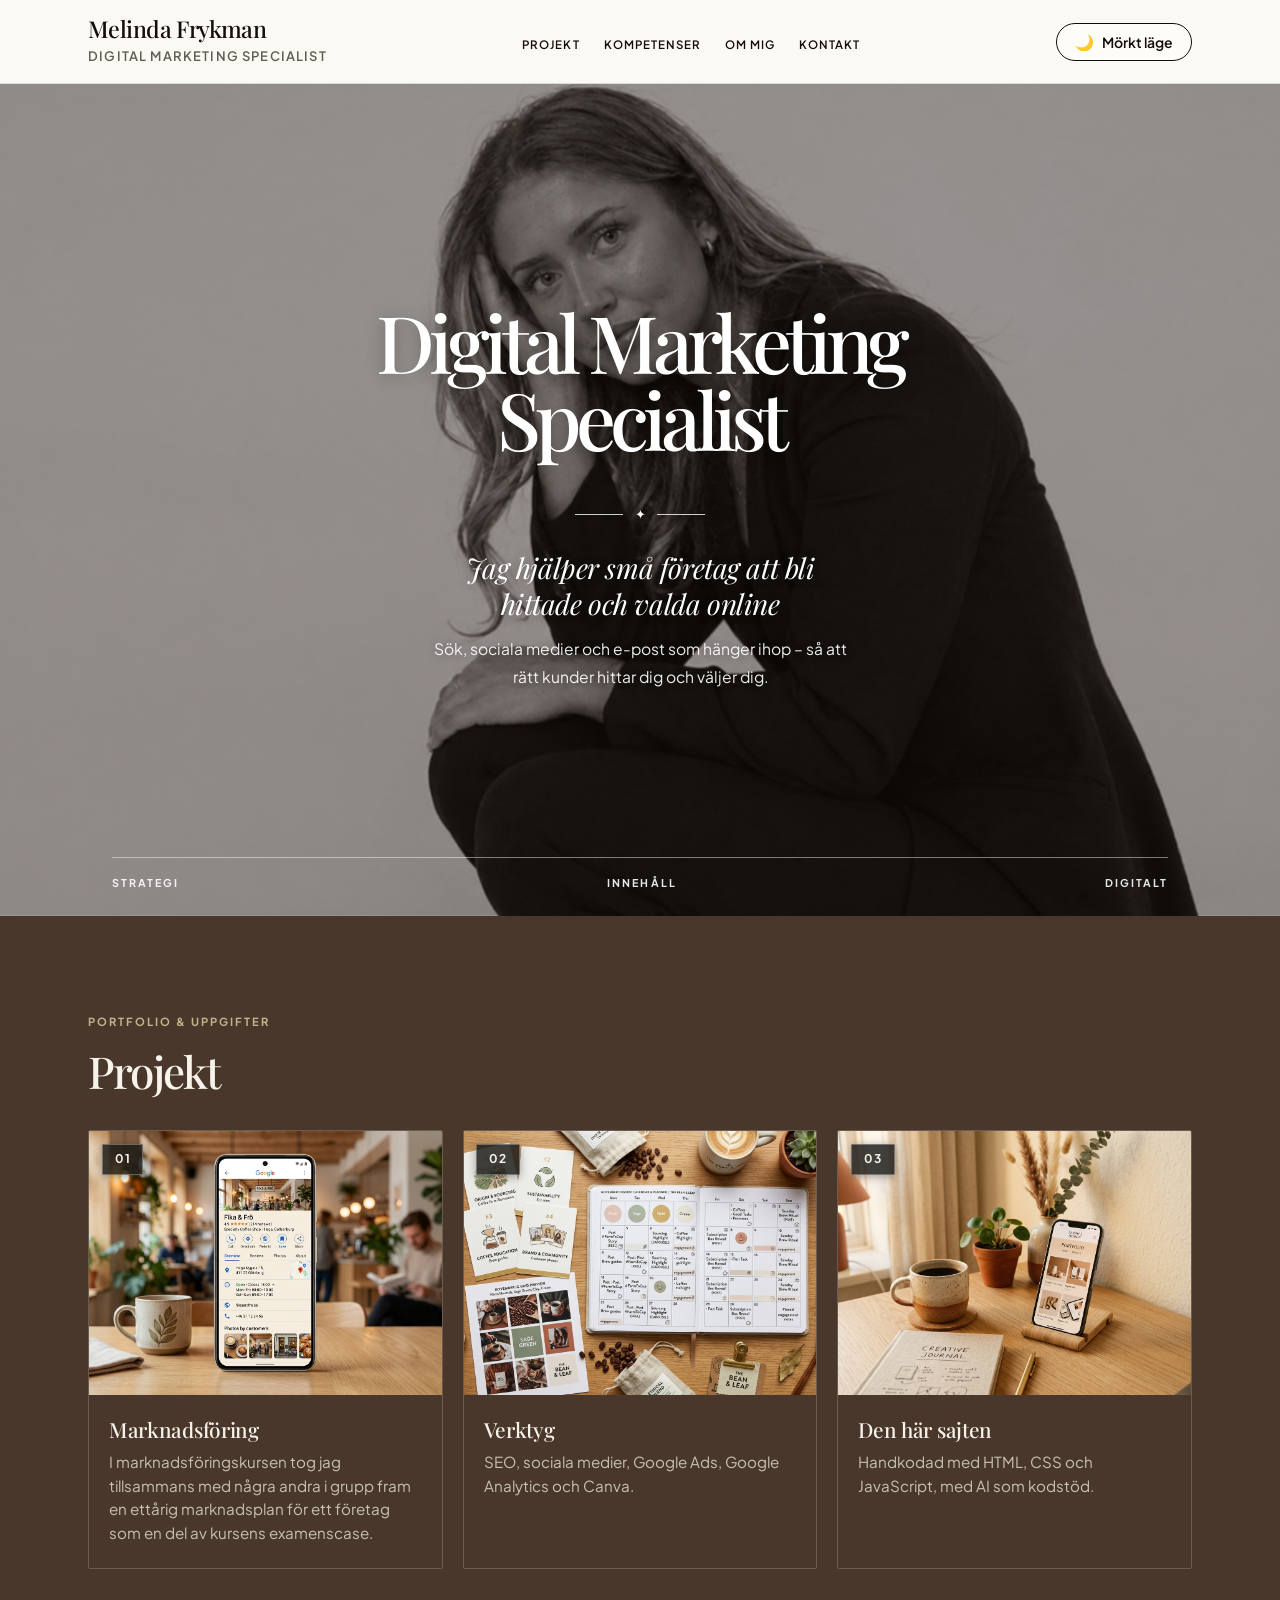
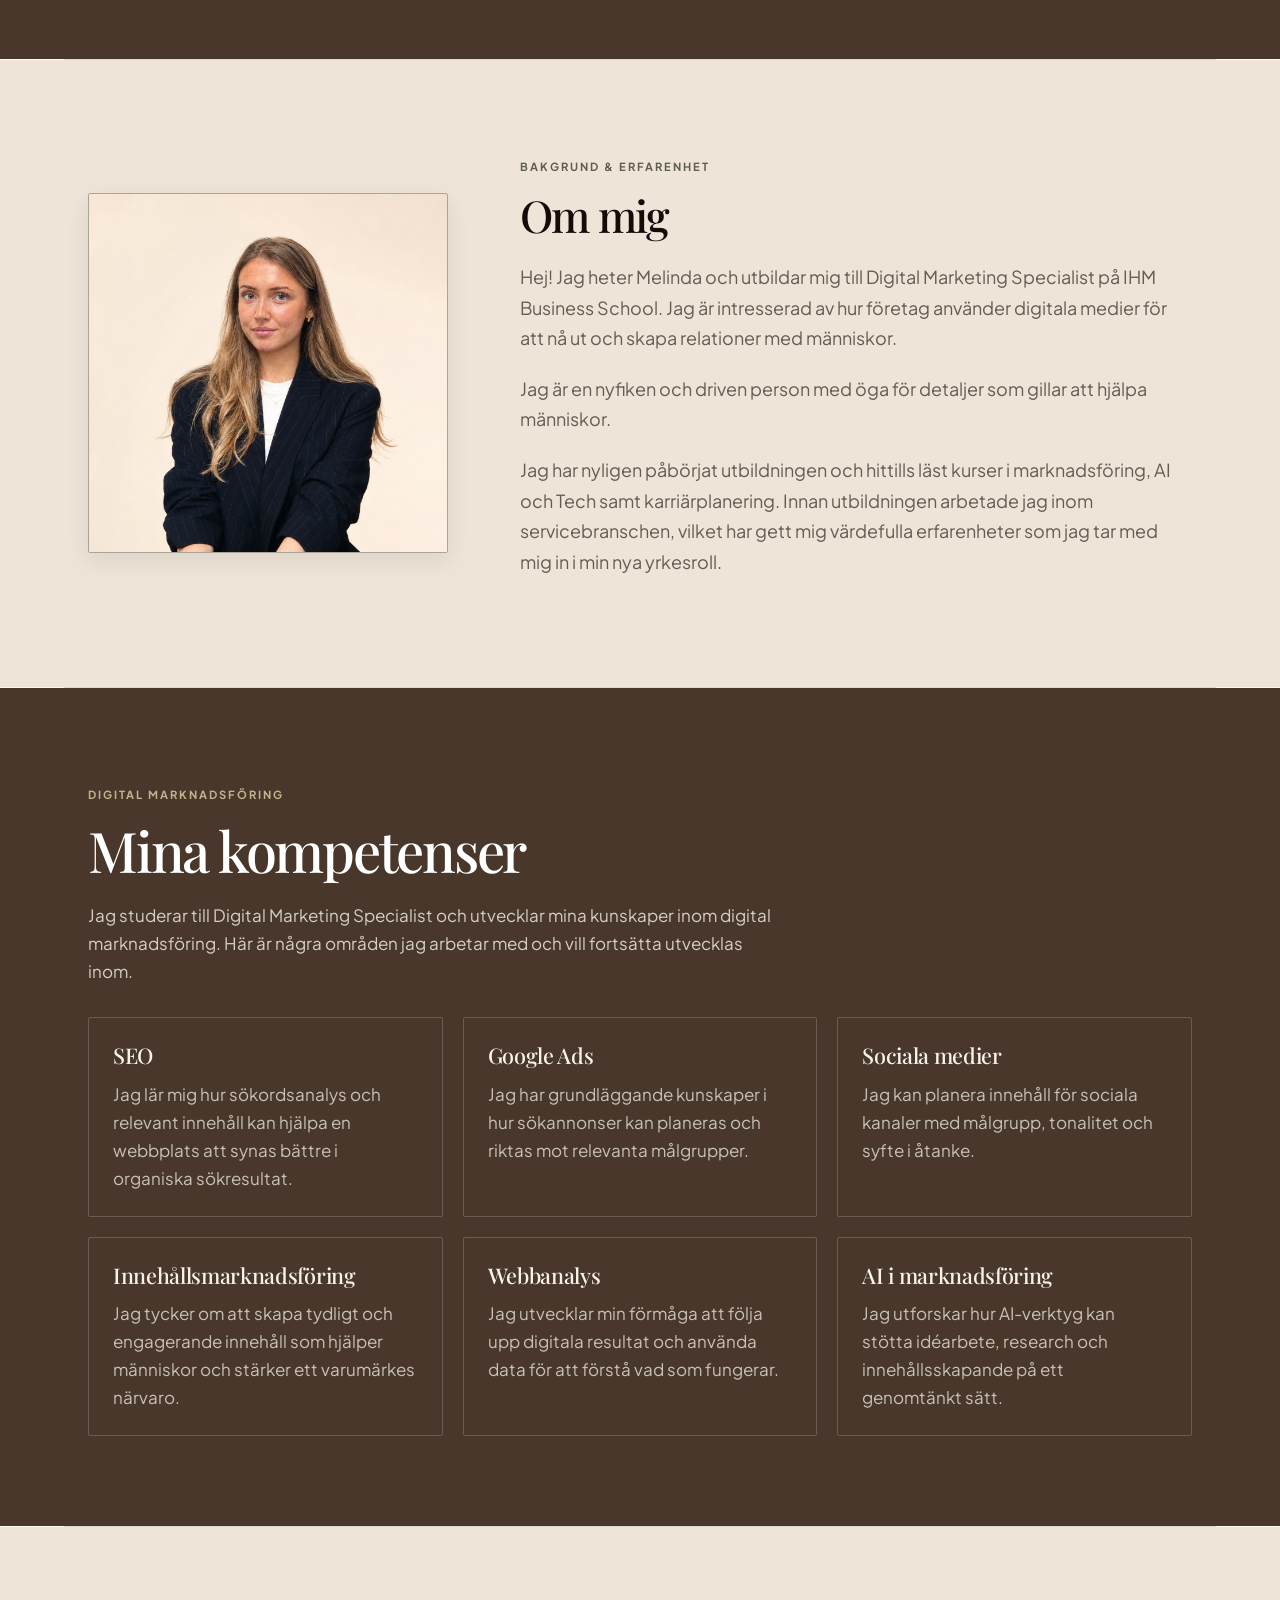
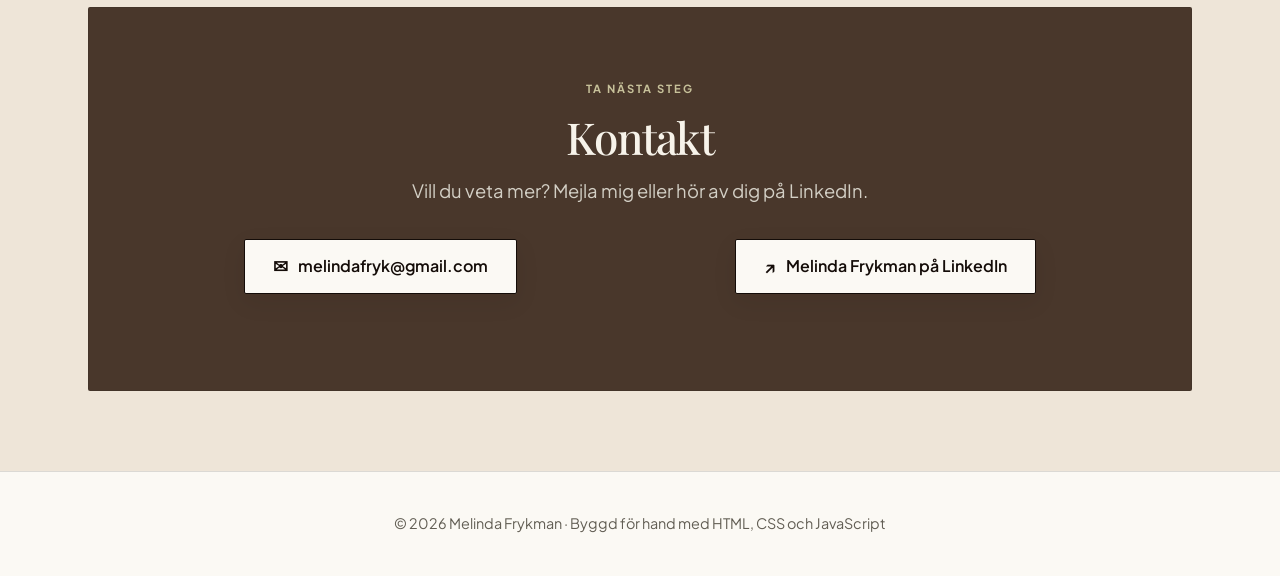
==== commit f20f1a50: "Uppdatera header-bakgrundsbild till header bild 2" ====
--- a/index.html
+++ b/index.html
@@ -15,7 +15,7 @@
         href="https://fonts.googleapis.com/css2?family=Alex+Brush&family=Playfair+Display:ital,wght@0,400;0,500;0,600;0,700;1,400;1,600&family=Plus+Jakarta+Sans:wght@400;500;600;700&display=swap"
         rel="stylesheet">
 
-    <link rel="stylesheet" href="style.css?v=mobil-20261022">
+    <link rel="stylesheet" href="style.css?v=header-20261022">
     <script defer src="script.js?v=mobil-20261022"></script>
 
     <!-- Google Tag Manager -->
--- a/style.css
+++ b/style.css
@@ -813,8 +813,8 @@
     z-index: -1;
     inset: 0 auto 0 50%;
     width: 100vw;
-    background-image: linear-gradient(rgba(20, 12, 8, 0.38), rgba(20, 12, 8, 0.38)), url("header bild.png");
-    background-position: center 42%;
+    background-image: linear-gradient(rgba(20, 12, 8, 0.42), rgba(20, 12, 8, 0.42)), url("header-bild-2.png");
+    background-position: center 25%;
     background-size: cover;
     content: "";
     transform: translateX(-50%);
@@ -1181,6 +1181,10 @@
         transform: none;
     }
 
+    .intro::before {
+        background-position: center 18%;
+    }
+
     /* 2. Generell sektionsluft */
     section {
         padding-top: 3.5rem;
